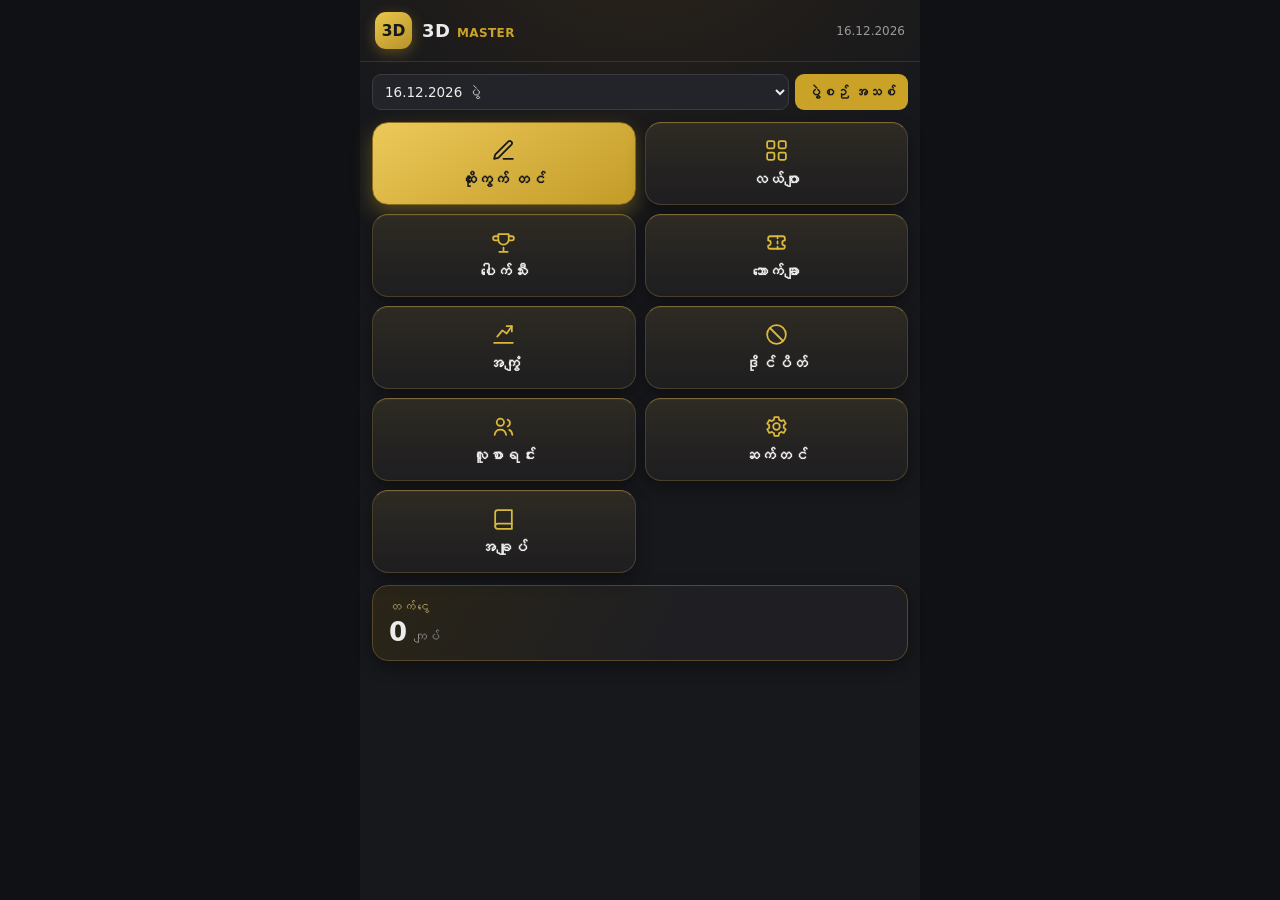
==== index.html @ d17b39a8 "Master v72: keyboard update — wider 0 and 000 keys, version label" ====
<!DOCTYPE html>
<html lang="my">
<head>
<meta charset="utf-8">
<meta name="viewport" content="width=device-width, initial-scale=1">
<title>3D Master</title>
<link rel="manifest" href="manifest.json">
<meta name="theme-color" content="#c9a227">
<link rel="icon" type="image/png" sizes="192x192" href="icon-192.png">
<link rel="icon" type="image/png" sizes="512x512" href="icon-512.png">
<link rel="apple-touch-icon" href="icon-192.png">
<meta name="mobile-web-app-capable" content="yes">
<meta name="apple-mobile-web-app-capable" content="yes">
<meta name="apple-mobile-web-app-status-bar-style" content="black-translucent">
<link rel="stylesheet" href="style.css?v=30">
</head>
<body>
<div class="app">

  <div class="hdr"><div class="brand"><span class="badge">3D</span><b>3D <span class="g">MASTER</span></b></div><span id="hdrDate"></span></div>



  <!-- ပင်မ -->
  <section class="sec" id="sec-home">
  <div class="sessbar">
    <select id="sessSel"></select>
    <button class="sbtn" id="newSessBtn">ပွဲစဉ် အသစ်</button>
  </div>
    <div class="grid2">
      <div class="tile gold" data-go="entry"><svg viewBox="0 0 24 24"><path d="M12 20h9"/><path d="M16.5 3.5a2.1 2.1 0 0 1 3 3L7 19l-4 1 1-4Z"/></svg>ထိုးကွက် တင်</div>
      <div class="tile" data-go="ledger"><svg viewBox="0 0 24 24"><rect x="3" y="3" width="7" height="7" rx="1.5"/><rect x="14" y="3" width="7" height="7" rx="1.5"/><rect x="3" y="14" width="7" height="7" rx="1.5"/><rect x="14" y="14" width="7" height="7" rx="1.5"/></svg>လယ်ဂျာ</div>
      <div class="tile" data-go="win"><svg viewBox="0 0 24 24"><path d="M8 21h8M12 17v4M7 4h10v5a5 5 0 0 1-10 0Z"/><path d="M7 6H4a2 2 0 0 0 0 4h3M17 6h3a2 2 0 0 1 0 4h-3"/></svg>ပေါက်သီး</div>
      <div class="tile" data-go="voucher"><svg viewBox="0 0 24 24"><path d="M4 8a2 2 0 0 1 2-2h12a2 2 0 0 1 2 2v2a2.5 2.5 0 0 0 0 5v1a2 2 0 0 1-2 2H6a2 2 0 0 1-2-2v-1a2.5 2.5 0 0 0 0-5Z"/><path d="M13 6v2M13 11v2M13 16v2"/></svg>ဘောက်ချာ</div>
      <div class="tile" data-go="over"><svg viewBox="0 0 24 24"><path d="M3 20h18"/><path d="M6 14l5-6 4 3 5-7"/><path d="M15 4h5v5"/></svg>အကျွံ</div>
      <div class="tile" data-go="blocked"><svg viewBox="0 0 24 24"><circle cx="12" cy="12" r="9"/><path d="M6 6l12 12"/></svg>ဒိုင်ပိတ်</div>
      <div class="tile" data-go="people"><svg viewBox="0 0 24 24"><circle cx="9" cy="8" r="3.5"/><path d="M3.5 20c.6-3.2 2.8-5 5.5-5s4.9 1.8 5.5 5"/><path d="M16 5.5a3.5 3.5 0 0 1 0 6.5M17.5 15.3c1.7.7 2.7 2.3 3 4.7"/></svg>လူစာရင်း</div>
      <div class="tile" data-go="settings"><svg viewBox="0 0 24 24"><circle cx="12" cy="12" r="3.2"/><path d="M19 12a7 7 0 0 0-.1-1.2l2-1.6-2-3.4-2.4 1a7 7 0 0 0-2-1.2L14 3h-4l-.5 2.6a7 7 0 0 0-2 1.2l-2.4-1-2 3.4 2 1.6A7 7 0 0 0 5 12c0 .4 0 .8.1 1.2l-2 1.6 2 3.4 2.4-1a7 7 0 0 0 2 1.2L10 21h4l.5-2.6a7 7 0 0 0 2-1.2l2.4 1 2-3.4-2-1.6c.07-.4.1-.8.1-1.2Z"/></svg>ဆက်တင်</div>
      <div class="tile" data-go="daily"><svg viewBox="0 0 24 24"><path d="M4 19.5A2.5 2.5 0 0 1 6.5 17H20V4H6.5A2.5 2.5 0 0 0 4 6.5Z"/><path d="M4 19.5A2.5 2.5 0 0 0 6.5 22H20v-5"/></svg>အချုပ်</div>
    </div>
    <div class="total"><div class="tlab">တက်ငွေ</div><div class="tamt"><b id="homeTotal">0</b><span>ကျပ်</span></div></div>
  </section>

  <!-- ထိုးကွက် တင် -->
  <section class="sec" id="sec-entry">
    <div class="backrow ehead"><span class="back" data-go="home">&larr;</span><select class="inp" id="entryPerson"></select><button class="kbt" id="kbToggle" type="button">⌨</button></div>
    <textarea class="ta board" id="board" inputmode="none" placeholder="123@500"></textarea>
    <div class="boardbar"><span>Last: <b id="lastTotal">0</b></span><span><b id="boardCount">0</b> ကွက် · Total <b id="boardTotal">0</b></span></div>
    <div class="prev" id="preview" style="display:none"></div>
    <div class="bad" id="badbox" style="display:none"></div>
    <div class="btnrow"><button class="btn gray" id="scanBtn">စကန်</button><button class="btn gray" id="overBtn">အကျွံ</button><input type="file" id="scanFile" accept="image/*" style="display:none"><input type="file" id="scanCam" accept="image/*" capture="environment" style="display:none"><button class="btn" id="saveBtn" disabled>သိမ်းမည်</button></div>
    <div id="scanChoice" style="display:none" class="btnrow"><button class="btn gray" id="scanCamBtn">ကင်မရာ</button><button class="btn gray" id="scanPhotoBtn">Photo</button></div>
    <button class="btn" id="exclSaveBtn" style="display:none">ဖယ်ထုတ်ပြီး သိမ်း</button>
    <div class="status" id="entryStatus"></div>
    <style>.krow.scroll{display:flex;gap:6px;margin-bottom:6px}.kscroll{display:flex;gap:6px;overflow-x:auto;flex:1;-webkit-overflow-scrolling:touch}.kscroll .k{flex:0 0 auto;padding:6px 12px;font-size:14px}.krow.scroll>.k.sym{flex:0 0 auto;padding:11px 30px;font-size:19px}.kscroll::-webkit-scrollbar{height:3px}.kscroll::-webkit-scrollbar-thumb{background:#c9a227;border-radius:2px}</style>
    <div class="kb" id="kb" style="display:none">
      <div class="krow scroll">
        <div class="kscroll">
          <div class="k fn" data-t="ထိပ်">ထိပ်</div><div class="k fn" data-t="နောက်">နောက်</div><div class="k fn" data-t="အလယ်">အလယ်</div><div class="k fn" data-t="စီးရီး">စီးရီး</div><div class="k fn" data-t="အခွ">အခွ</div><div class="k fn" data-t="ဒဲ့">ဒဲ့</div><div class="k fn" data-t="ကျန်">ကျန်</div><div class="k fn" data-t="ရှေ့ပူး">ရှေ့ပူး</div><div class="k fn" data-t="နောက်ပူး">နောက်ပူး</div><div class="k fn" data-t="R">R</div><div class="k fn" data-t="ထွိုင်">ထွိုင်</div><div class="k fn" data-t="ရာပြည့်">ရာပြည့်</div><div class="k fn" data-t="အပါ">အပါ</div><div class="k fn" data-t="ဘရိတ်">ဘရိတ်</div>
        </div>
        <div class="k sym" data-t="⌫">⌫</div>
      </div>
      <div class="krow">
        <div class="k" data-t="7">7</div><div class="k" data-t="8">8</div><div class="k" data-t="9">9</div>
        <div class="k sym" data-t="=">=</div>
      </div>
      <div class="krow">
        <div class="k" data-t="4">4</div><div class="k" data-t="5">5</div><div class="k" data-t="6">6</div>
        <div class="k sym" data-t=".">.</div>
      </div>
      <div class="krow">
        <div class="k" data-t="1">1</div><div class="k" data-t="2">2</div><div class="k" data-t="3">3</div>
        <div class="k sym" data-t="/">/</div>
      </div>
      <div class="krow">
        <div class="k" data-t="0" style="flex:1.5">0</div><div class="k" data-t="000" style="flex:1.5">000</div>
        <div class="k wide" data-t=" ">space</div>
        <div class="k sym" data-t="⏎">⏎</div>
      </div>
    </div>
  </section>

  <!-- လယ်ဂျာ -->
  <section class="sec" id="sec-ledger">
    <div class="backrow"><span class="back" data-go="home">&larr;</span><h2>လယ်ဂျာ</h2></div>
    <div class="statrow"><span>All Total <b id="ledTotal">0</b></span><span>အကွက် <b id="ledCount">0</b></span><button class="limitbtn" id="limitBtn">Limit 50,000</button></div>
    <div class="digits" id="digits"></div>
    <div class="ledger" id="ledgerGrid"></div>
  </section>

  <!-- ပေါက်သီး -->
  <section class="sec" id="sec-win">
    <div class="backrow"><span class="back" data-go="home">&larr;</span><h2>ပေါက်သီး</h2></div>
    <input class="inp" id="winInput" inputmode="numeric" maxlength="3" placeholder="000">
    <button class="btn" id="winBtn">သိမ်းမည်</button>
    <div class="status" id="winStatus"></div>
  </section>

  <!-- နေ့ချုပ် -->
  <section class="sec" id="sec-daily">
    <div class="backrow"><span class="back" data-go="home">&larr;</span><h2>အချုပ်</h2></div>
    <div id="dailyBox"></div>
  </section>

  <!-- ဘောက်ချာ -->
  <section class="sec" id="sec-voucher">
    <div class="backrow"><span class="back" data-go="home">&larr;</span><h2>ဘောက်ချာ</h2></div>
    <select class="inp" id="voucherPerson"></select>
    <div id="voucherBox"></div>
  </section>

  <!-- အကျွံ -->
  <section class="sec" id="sec-over">
    <div class="backrow"><span class="back" data-go="home">&larr;</span><h2>အကျွံ</h2></div>
    <div id="overBox"></div>
    <button class="btn" id="overCopyBtn" style="display:none">Copy အကျွံ</button>
    <textarea class="ta" id="overText" readonly style="display:none;margin-top:9px;min-height:80px"></textarea>
    <div class="status" id="overStatus"></div>
  </section>

  <!-- ဒိုင်ပိတ် -->
  <section class="sec" id="sec-blocked">
    <div class="backrow"><span class="back" data-go="home">&larr;</span><h2>ဒိုင်ပိတ် ဂဏန်း</h2></div>
    <div class="frow"><input class="inp" id="blockedInput" placeholder="ဂဏန်း (527, 325 ...)"><button class="sbtn" id="blockedAdd">ထည့်</button></div>
    <div class="status" id="blockedStatus"></div>
    <div id="blockedList"></div>
    <div class="bhint">ဒီ ပွဲစဉ် အတွက် ပဲ — ဂဏန်း ကို နှိပ် ရင် ပြန် ဖြုတ် မယ်</div>
  </section>

  <!-- လူစာရင်း -->
  <section class="sec" id="sec-people">
    <div class="backrow"><span class="back" data-go="home">&larr;</span><h2>လူစာရင်း</h2></div>
    <input class="inp" id="pName" placeholder="အမည်">
    <select class="inp" id="pRole"><option value="bettor">ထိုးသား</option><option value="akan">အကန်ဒိုင်</option></select>
    <div class="frow">
      <input class="inp" id="pPayout" type="text" inputmode="numeric" placeholder="အဆ-တွဒ် (550-10)">
      <input class="inp" id="pComm" type="number" inputmode="numeric" placeholder="ကော်% (25/15/10)">
    </div>
    <input class="inp" id="pClosed" type="number" inputmode="numeric" placeholder="ပိတ်ဂဏန်း limit တကွက် (ဗလာ = limit မရှိ)">
    <button class="btn" id="addPersonBtn">ထည့်မည်</button>
    <div class="status" id="peopleStatus"></div>
    <div id="peopleList" style="margin-top:10px"></div>
  </section>

  <!-- ဆက်တင် -->
  <section class="sec" id="sec-settings">
    <div class="backrow"><span class="back" data-go="home">&larr;</span><h2>ဆက်တင်</h2></div>
    <div class="setrow"><span>App Version</span><b>v72</b></div>
    <div class="setrow"><span>ပွဲစဉ်</span><button class="danger" id="closeToggle">ပွဲစဉ် ပိတ်မည်</button></div>
    <div class="setrow"><span>Server Sync</span><button class="sbtn" id="syncNowBtn">Sync</button></div>
    <input class="inp" id="serverEmail" type="email" autocomplete="off" placeholder="Server email">
    <input class="inp" id="serverPass" type="password" autocomplete="off" placeholder="Server password">
    <div class="frow"><button class="btn" id="serverLoginBtn">Server Login</button><button class="btn gray" id="serverLogoutBtn">Logout</button></div>
    <div class="status" id="syncStatus"></div>
    <div id="buyerSec" style="display:none">
      <div class="setrow"><span>Buyer အသစ်</span></div>
      <input class="inp" id="buyerEmail" type="email" autocomplete="off" placeholder="Buyer email">
      <input class="inp" id="buyerShop" autocomplete="off" placeholder="ဆိုင်နာမည်">
      <div class="frow"><button class="btn" id="buyerCreateBtn">Buyer အသစ် ဖန်တီး</button></div>
      <div id="buyerResult" style="display:none"></div>
      <div class="status" id="buyerStatus"></div>
      <div class="setrow"><span>Buyer စာရင်း</span><button class="sbtn" id="buyerRefreshBtn">Refresh</button></div>
      <div id="buyerList"></div>
    </div>
    <div id="myAgentsSec" style="display:none">
      <div class="setrow"><span>ကိုယ့် Agent များ</span><button class="sbtn" id="myAgentRefreshBtn">Refresh</button></div>
      <input class="inp" id="myAgentName" autocomplete="off" placeholder="Agent နာမည် (မထည့်ရင် Agent N)">
      <div class="frow"><button class="btn" id="myAgentCreateBtn">Agent အသစ် ဖန်တီး</button></div>
      <div id="myAgentResult" style="display:none"></div>
      <div class="status" id="myAgentStatus"></div>
      <div id="myAgentList"></div>
    </div>
    <div class="setrow"><span>App Reset</span><button class="danger" id="resetBtn">အကုန် ရှင်း</button></div>
  </section>

</div>

<!-- Limit dialog -->
<div class="modal hidden" id="limitModal">
  <div class="mbox">
    <h3>Limit</h3>
    <input class="inp" id="limitInput" type="number" inputmode="numeric" style="margin-bottom:0">
    <div class="mrow">
      <button class="sbtn gray" id="limitCancel" style="flex:1">မလုပ်</button>
      <button class="sbtn" id="limitSave" style="flex:1">သိမ်းမည်</button>
    </div>
  </div>
</div>

<div id="personMenu" class="sheet" style="display:none">
  <div class="sheetCard">
    <div class="sheetTitle" id="pmTitle"></div>
    <div id="pmView">
      <button class="btn" id="pmEditBtn">ပြင်မည်</button>
      <button class="btn danger" id="pmDelBtn">ဖျက်မည်</button>
      <button class="btn gray" id="pmCloseBtn">ပိတ်မည်</button>
    </div>
    <div id="pmEdit" style="display:none">
      <input id="pmName" class="sheetInput" autocomplete="off" placeholder="အမည်">
      <select id="pmRole" class="sheetInput"><option value="bettor">ထိုးသား</option><option value="akan">အကန်ဒိုင်</option><option value="agent">Agent</option></select>
      <input id="pmPayout" class="sheetInput" inputmode="numeric" autocomplete="off" placeholder="အဆ-တွဒ် (550-10)">
      <input id="pmComm" class="sheetInput" inputmode="numeric" autocomplete="off" placeholder="ကော်%">
      <input id="pmClosed" class="sheetInput" inputmode="numeric" autocomplete="off" placeholder="ပိတ်ဂဏန်း limit (ဗလာ = မရှိ)">
      <div class="status" id="pmHint"></div>
      <button class="btn" id="pmSaveBtn">သိမ်းမည်</button>
      <button class="btn gray" id="pmBackBtn">မသိမ်းတော့</button>
    </div>
  </div>
</div>

<div id="lineMenu" class="sheet" style="display:none">
  <div class="sheetCard">
    <div class="sheetTitle" id="lmTitle"></div>
    <div id="lmView">
      <button class="btn" id="lmEditBtn">ပြင်မည်</button>
      <button class="btn danger" id="lmDelBtn">ဖျက်မည်</button>
      <button class="btn gray" id="lmCloseBtn">ပိတ်မည်</button>
    </div>
    <div id="lmEdit" style="display:none">
      <input id="lmInput" class="sheetInput" autocomplete="off">
      <div class="status" id="lmHint"></div>
      <button class="btn" id="lmSaveBtn">သိမ်းမည်</button>
      <button class="btn gray" id="lmBackBtn">မသိမ်းတော့</button>
    </div>
  </div>
</div>

<!-- All static elements must stay ABOVE these scripts: app.js wires buttons at load time, so anything below never gets listeners (lineMenu buttons were dead, Oct 25). -->
<script src="parser3d.js?v=31"></script>
<script src="sync3d.js?v=5"></script>
<script src="app.js?v=57"></script>
</body>
</html>
---- style.css ----
:root { color-scheme: dark; }
* { box-sizing: border-box; margin: 0; font-family: "Segoe UI", system-ui, sans-serif; }
body { background: #101114; color: #ececec; }
.app { max-width: 560px; margin: 0 auto; background: radial-gradient(120% 45% at 50% -5%, #292219 0%, #17181c 55%); min-height: 100vh; }

/* header */
.hdr { padding: 12px 15px; border-bottom: 1px solid #3a3325; display: flex; justify-content: space-between; align-items: center; }
.hdr .brand { display: flex; align-items: center; gap: 10px; }
.hdr .badge { width: 37px; height: 37px; border-radius: 11px; background: linear-gradient(145deg, #e8c84a, #b8912a); color: #17181c; font-weight: 900; font-size: 15.5px; display: flex; align-items: center; justify-content: center; box-shadow: 0 4px 14px rgba(201,162,39,.35); }
.hdr b { font-size: 18px; letter-spacing: .4px; }
.hdr .g { color: #c9a227; }
.hdr span { font-size: 12px; color: #9a9a9a; }
.sessbar { display: flex; gap: 6px; margin-bottom: 12px; }
.sessbar select, .sessbar input[type="date"] { flex: 1; min-width: 0; padding: 8px; border: 1px solid #3a3b41; border-radius: 9px; font-size: 13.5px; background: #232429; color: #ececec; }
.sbtn { background: #c9a227; color: #17181c; border: none; border-radius: 9px; padding: 8px 12px; font-size: 13.5px; font-weight: 700; cursor: pointer; white-space: nowrap; }
.sbtn.gray { background: #232429; color: #ececec; border: 1px solid #3a3b41; }

/* sections */
.sec { display: none; padding: 12px; }
.sec.on { display: block; }
.backrow { display: flex; align-items: center; gap: 8px; margin-bottom: 10px; }
.backrow .back { color: #c9a227; font-size: 21px; font-weight: 700; cursor: pointer; line-height: 1; }
.backrow h2 { font-size: 16px; }

/* home */
.grid2 { display: grid; grid-template-columns: 1fr 1fr; gap: 9px; }
.tile { background: linear-gradient(180deg, #2e2b23, #1e1d20); border: 1px solid #49402c; border-top-color: #7d683a; border-radius: 16px; padding: 15px 12px; text-align: center; font-size: 15.5px; font-weight: 600; cursor: pointer; display: flex; flex-direction: column; align-items: center; justify-content: center; gap: 8px; box-shadow: 0 6px 16px rgba(0,0,0,.35), inset 0 1px 0 rgba(255,255,255,.04); }
.tile svg { width: 25px; height: 25px; stroke: #d9b83c; fill: none; stroke-width: 1.7; stroke-linecap: round; stroke-linejoin: round; }
.tile.gold { background: linear-gradient(150deg, #ecc95a, #c39b27); border-color: #8a6d1d; color: #17181c; box-shadow: 0 8px 20px rgba(201,162,39,.35); }
.tile.gold svg { stroke: #17181c; }
.total { margin-top: 12px; background: linear-gradient(120deg, #2a2517, #1e1e23 60%); border: 1px solid #57492a; border-radius: 16px; padding: 13px 16px; display: flex; flex-direction: column; gap: 3px; box-shadow: 0 6px 16px rgba(0,0,0,.35); }
.total .tlab { font-size: 12.5px; color: #cbb26a; letter-spacing: 1.2px; }
.total .tamt { display: flex; align-items: baseline; gap: 7px; }
.total .tamt span { font-size: 13px; color: #9a9aa2; }
.total b { font-size: 26px; }

/* ledger */
.statrow { display: flex; justify-content: space-between; align-items: center; gap: 8px; margin-bottom: 8px; font-size: 13.5px; color: #9a9a9a; }
.statrow b { color: #ececec; font-size: 14.5px; }
.limitbtn { background: #232429; border: 1px solid #3a3b41; color: #ececec; border-radius: 999px; padding: 5px 12px; font-size: 13px; cursor: pointer; }
.digits { display: grid; grid-template-columns: repeat(10, 1fr); gap: 4px; margin-bottom: 10px; }
.dig { background: #232429; border: 1px solid #3a3b41; border-radius: 7px; text-align: center; font-size: 14px; font-weight: 700; padding: 6px 0; color: #ececec; cursor: pointer; }
.dig.on { background: #c9a227; border-color: #c9a227; color: #17181c; }
.ledger { display: grid; grid-template-columns: repeat(5, 1fr); gap: 5px; }
.cell { background: #232429; border: 1px solid #3a3b41; border-radius: 9px; padding: 8px 2px 7px; text-align: center; }
.cell .n { font-size: 17px; font-weight: 800; }
.cell .a { font-size: 11px; color: #9a9a9a; margin-top: 2px; }
.cell.hot { border-color: #7a2e2e; background: #2e1d1d; }
.cell.hot .a { color: #e08a8a; }
.cell.win { border-color: #c9a227; background: #33300f; }

/* forms */
select.inp, input.inp { width: 100%; padding: 11px 12px; border: 1px solid #3a3b41; border-radius: 10px; font-size: 14.5px; background: #232429; color: #ececec; margin-bottom: 9px; }
textarea.ta { width: 100%; background: #232429; border: 1px solid #3a3b41; border-radius: 10px; padding: 11px 12px; font-size: 14.5px; line-height: 1.8; min-height: 110px; resize: vertical; color: #ececec; }
.frow { display: flex; gap: 8px; }
.frow > * { flex: 1; min-width: 0; }

/* preview / errors */
.prev { margin-top: 9px; border: 1px solid #3f5a3f; background: #1e2a1e; border-radius: 10px; padding: 10px 12px; font-size: 13.5px; line-height: 1.65; }
.prev .pt { border-top: 1px solid #3f5a3f; margin-top: 6px; padding-top: 6px; font-weight: 700; }
.bad { margin-top: 9px; border: 1px solid #7a3a3a; background: #2e1d1d; border-radius: 10px; padding: 10px 12px; font-size: 13.5px; line-height: 1.65; color: #e08a8a; }
.btn { margin-top: 10px; background: #c9a227; color: #17181c; text-align: center; font-weight: 700; font-size: 15.5px; border-radius: 11px; padding: 12px; border: none; width: 100%; cursor: pointer; }
.btn:disabled { opacity: .45; cursor: default; }
.status { margin-top: 9px; font-size: 13.5px; color: #8fce8f; text-align: center; min-height: 18px; }

/* tables */
table.grid { width: 100%; border-collapse: collapse; background: #232429; font-size: 14px; }
table.grid th, table.grid td { border: 1px solid #3a3b41; padding: 8px 9px; text-align: right; }
table.grid th { background: #2b2c31; font-weight: 700; }
table.grid td:first-child, table.grid th:first-child { text-align: left; }
table.grid tr.tot td { font-weight: 800; background: #2b2c31; }
.neg { color: #e08a8a; }
.pos { color: #7bc47f; font-weight: 700; }
.empty { background: #232429; border: 1px solid #3a3b41; border-radius: 10px; padding: 16px; text-align: center; color: #9a9a9a; font-size: 14px; }

/* vouchers */
.vbatch { background: #232429; border: 1px solid #3a3b41; border-radius: 10px; margin-bottom: 12px; overflow: hidden; }
.vhead { background: #2b2c31; border-bottom: 1px solid #3a3b41; padding: 7px 11px; font-weight: 800; font-size: 13.5px; }
table.vt { width: 100%; border-collapse: collapse; font-size: 14px; }
table.vt td { border: 1px solid #33343a; padding: 7px 9px; text-align: center; width: 33.33%; }
table.vt td.frm { text-align: left; font-weight: 600; }
table.vt tr.vtot td { border-top: 2px dashed #55565e; font-weight: 800; text-align: right; background: #2b2c31; }

/* people */
.prow { display: flex; gap: 6px; align-items: center; background: #232429; border: 1px solid #3a3b41; border-radius: 10px; padding: 9px 11px; margin-bottom: 7px; font-size: 14px; }
.prow .nm { font-weight: 700; flex: 1; }
.prow .del { background: transparent; border: 1px solid #7a3a3a; color: #e08a8a; border-radius: 8px; padding: 5px 10px; cursor: pointer; font-size: 13px; }

/* settings */
.setrow { background: #232429; border: 1px solid #3a3b41; border-radius: 10px; padding: 13px; margin-bottom: 9px; font-size: 14.5px; display: flex; justify-content: space-between; align-items: center; }
.danger { background: #c0392b; color: #fff; border: none; border-radius: 9px; padding: 9px 14px; font-weight: 700; cursor: pointer; font-size: 14px; }

/* modal */
.modal { position: fixed; inset: 0; background: rgba(0, 0, 0, .6); display: flex; align-items: center; justify-content: center; z-index: 20; }
.modal.hidden { display: none; }
.mbox { background: #232429; border: 1px solid #3a3b41; border-radius: 14px; padding: 16px; width: 84%; max-width: 340px; }
.mbox h3 { font-size: 15.5px; margin-bottom: 11px; }
.mrow { display: flex; gap: 8px; margin-top: 4px; }

/* board-first entry */
textarea.ta.board { min-height: 44vh; font-size: 16.5px; line-height: 1.9; }
.prow2 { display: flex; gap: 8px; align-items: stretch; }
.prow2 select { flex: 1; min-width: 0; }
.kbt { border: 1px solid #57492a; background: #232429; color: #e8c84a; border-radius: 10px; padding: 0 15px; font-size: 17px; font-weight: 700; cursor: pointer; }
.kbt.on { background: linear-gradient(150deg, #ecc95a, #c39b27); color: #17181c; }
textarea.ta.board { caret-color: #ffd94a; }
.kb { position: fixed; left: 0; right: 0; bottom: 0; margin: 0 auto; max-width: 560px; background: #101013; border-top: 1px solid #3a3325; padding: 8px 7px 12px; z-index: 15; box-shadow: 0 -8px 24px rgba(0,0,0,.5); }
.krow { display: flex; gap: 6px; margin-bottom: 6px; }
.krow:last-child { margin-bottom: 0; }
.k { flex: 1; background: linear-gradient(180deg, #2b2b32, #222228); border: 1px solid #3d3a30; border-bottom-width: 2px; border-radius: 11px; color: #f2f2f2; font-size: 19px; font-weight: 700; padding: 11px 0; text-align: center; cursor: pointer; user-select: none; -webkit-user-select: none; touch-action: manipulation; }
.k:active { background: #c9a227; color: #17181c; }
.k.fn { background: linear-gradient(180deg, #3a3220, #2a2517); border-color: #57492a; color: #e8c84a; font-size: 15.5px; }
.k.sym { color: #e8c84a; }
.k.wide { flex: 2.2; }
.boardbar { display: flex; justify-content: space-between; padding: 8px 2px 0; font-size: 13.5px; color: #9a9a9a; }
.boardbar b { color: #ececec; }
.btnrow { display: flex; gap: 8px; margin-top: 10px; }
.btnrow .btn { margin-top: 0; flex: 1 1 0; width: auto; padding: 11px 4px; font-size: 15px; white-space: nowrap; }
.btnrow .btn.gray { flex: 1 1 0; }
.btn.gray { background: #232429; color: #ececec; border: 1px solid #3a3b41; flex: 0 0 110px; }
/* voucher line table */
table.vt td.amt { text-align: right; font-weight: 700; width: 34%; }
table.vt tr.vline { cursor: pointer; }
table.vt td.xpand { text-align: left; background: #1d1e23; padding: 8px 9px; }
.xgrid { display: grid; grid-template-columns: repeat(3, 1fr); gap: 4px 10px; font-size: 13px; color: #cfcfcf; }

.tag { border: 1px solid #7a3a3a; color: #e08a8a; border-radius: 6px; padding: 1px 7px; font-size: 12px; font-weight: 700; }
table.grid.akan th { background: #3a2323; }
.akanhead { font-size: 14.5px; font-weight: 700; margin: 14px 0 7px; color: #e08a8a; }

.cell.hed { border-color: #3f5a3f; }
.cell.hed .a { color: #8fce8f; }

/* voucher: no text selection / callout on long-press (Pho Oct 22) */
.vt { -webkit-user-select: none; user-select: none; -webkit-touch-callout: none; }
.vline:active { background: #2c2c31; }
/* line action sheet */
.sheet { position: fixed; inset: 0; background: rgba(0,0,0,.6); z-index: 60;
  display: flex; align-items: flex-end; justify-content: center; }
.sheetCard { background: #1d1d20; width: 100%; max-width: 520px; padding: 16px;
  border-radius: 16px 16px 0 0; border-top: 1px solid #3a3a40; }
.sheetTitle { font-weight: 700; font-size: 17px; margin-bottom: 12px; word-break: break-all; }
.sheetCard .btn { display: block; width: 100%; margin: 8px 0; padding: 13px; font-size: 16px; }
.sheetInput { width: 100%; box-sizing: border-box; padding: 12px; font-size: 17px;
  border-radius: 10px; border: 1px solid #3a3a40; background: #141416; color: #f2e7c9; margin-bottom: 8px; }

.bchips { display: flex; flex-wrap: wrap; gap: 8px; margin-top: 10px; }
.bchip { background: #232429; border: 1px solid #3a3b41; color: #ececec; border-radius: 9px; padding: 8px 12px; font-size: 15px; font-weight: 700; cursor: pointer; }
.bhint { margin-top: 10px; font-size: 12.5px; color: #9a9aa2; }

.prow { -webkit-touch-callout: none; -webkit-user-select: none; user-select: none; cursor: pointer; }

/* Entry head: title + person select + keyboard toggle in ONE row (Pho Oct 24) */
.backrow.ehead select { flex: 1; min-width: 0; }
.backrow.ehead h2 { white-space: nowrap; }
.backrow.ehead .kbt { align-self: stretch; }

/* Win/tote ledger highlights (Pho Oct 24): winner RED, tote set YELLOW */
.cell.tote { border-color: #c9a227; background: #33300f; }
.cell.tote .n { color: #ffd94a; }
.cell.win { border-color: #e04848; background: #3a1414; }
.cell.win .n { color: #ff8f8f; }

/* Voucher win/tote marks (Pho Oct 24): spot hits at a glance */
table.vt tr.vwin td { background: #331111; }
table.vt tr.vwin td.frm { color: #ff9a9a; }
table.vt tr.vtote td { background: #2e2a0d; }
table.vt tr.vtote td.frm { color: #ffd94a; }
.xgrid span.w { background: #3a1414; border-color: #e04848; color: #ff8f8f; }
.xgrid span.t { background: #33300f; border-color: #c9a227; color: #ffd94a; }
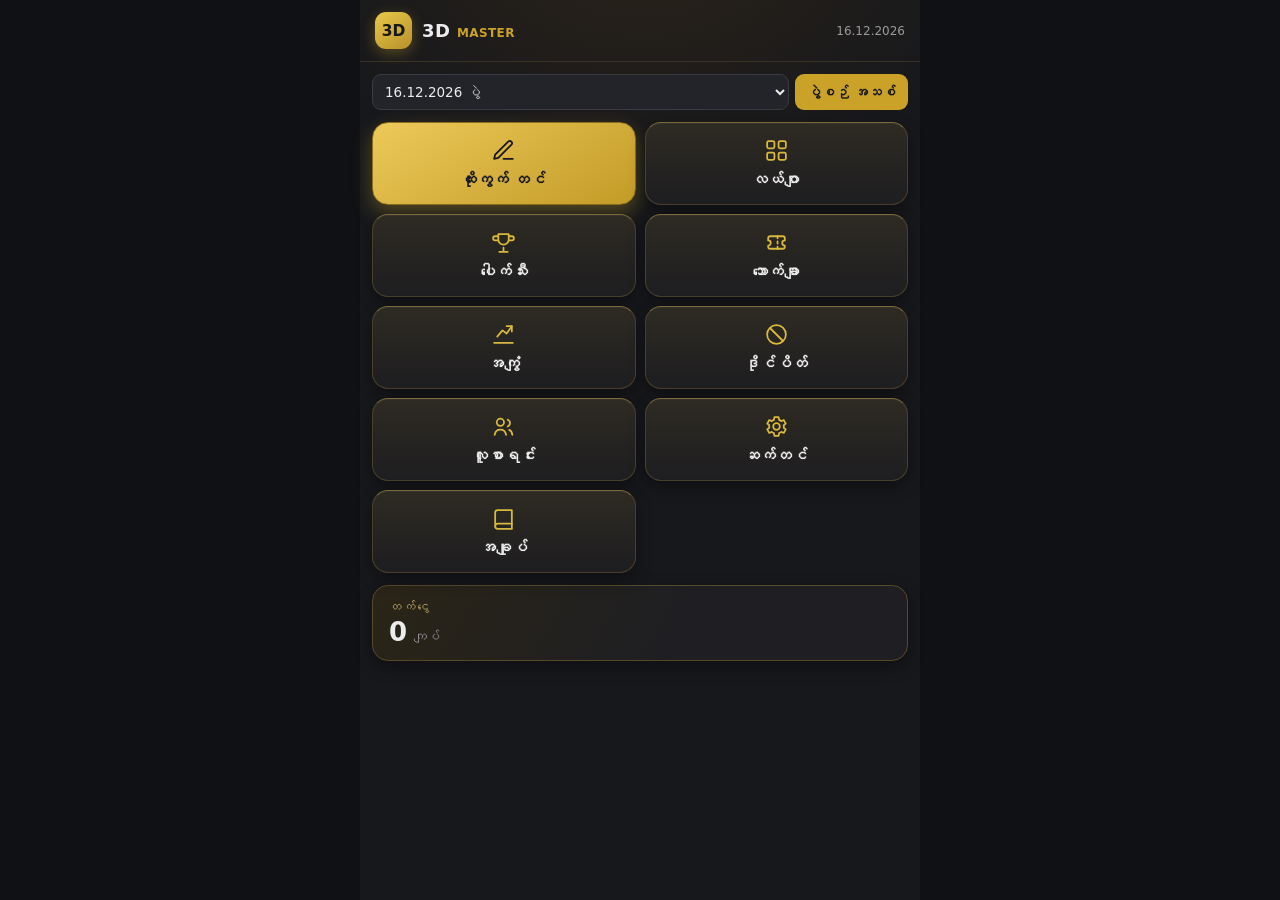
==== commit 9a0f72fb: "Master v73: bump pins/labels" ====
--- a/index.html
+++ b/index.html
@@ -145,7 +145,7 @@
   <!-- ဆက်တင် -->
   <section class="sec" id="sec-settings">
     <div class="backrow"><span class="back" data-go="home">&larr;</span><h2>ဆက်တင်</h2></div>
-    <div class="setrow"><span>App Version</span><b>v72</b></div>
+    <div class="setrow"><span>App Version</span><b>v73</b></div>
     <div class="setrow"><span>ပွဲစဉ်</span><button class="danger" id="closeToggle">ပွဲစဉ် ပိတ်မည်</button></div>
     <div class="setrow"><span>Server Sync</span><button class="sbtn" id="syncNowBtn">Sync</button></div>
     <input class="inp" id="serverEmail" type="email" autocomplete="off" placeholder="Server email">
@@ -227,7 +227,7 @@
 
 <!-- All static elements must stay ABOVE these scripts: app.js wires buttons at load time, so anything below never gets listeners (lineMenu buttons were dead, Oct 25). -->
 <script src="parser3d.js?v=31"></script>
-<script src="sync3d.js?v=5"></script>
-<script src="app.js?v=57"></script>
+<script src="sync3d.js?v=6"></script>
+<script src="app.js?v=58"></script>
 </body>
 </html>
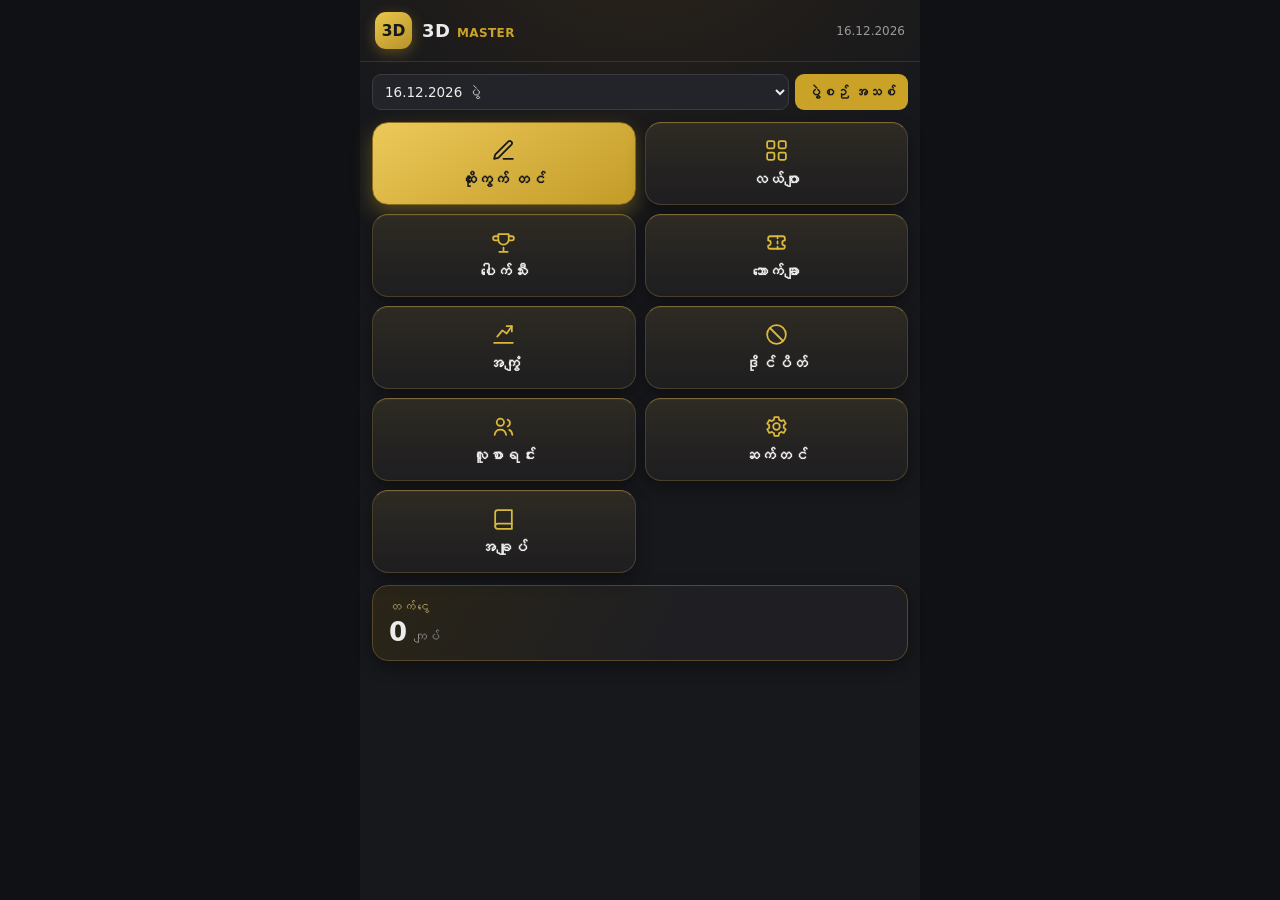
==== commit b4276711: "Master v74: bump pins/labels" ====
--- a/index.html
+++ b/index.html
@@ -145,7 +145,7 @@
   <!-- ဆက်တင် -->
   <section class="sec" id="sec-settings">
     <div class="backrow"><span class="back" data-go="home">&larr;</span><h2>ဆက်တင်</h2></div>
-    <div class="setrow"><span>App Version</span><b>v73</b></div>
+    <div class="setrow"><span>App Version</span><b>v74</b></div>
     <div class="setrow"><span>ပွဲစဉ်</span><button class="danger" id="closeToggle">ပွဲစဉ် ပိတ်မည်</button></div>
     <div class="setrow"><span>Server Sync</span><button class="sbtn" id="syncNowBtn">Sync</button></div>
     <input class="inp" id="serverEmail" type="email" autocomplete="off" placeholder="Server email">
@@ -227,7 +227,7 @@
 
 <!-- All static elements must stay ABOVE these scripts: app.js wires buttons at load time, so anything below never gets listeners (lineMenu buttons were dead, Oct 25). -->
 <script src="parser3d.js?v=31"></script>
-<script src="sync3d.js?v=6"></script>
+<script src="sync3d.js?v=7"></script>
 <script src="app.js?v=58"></script>
 </body>
 </html>
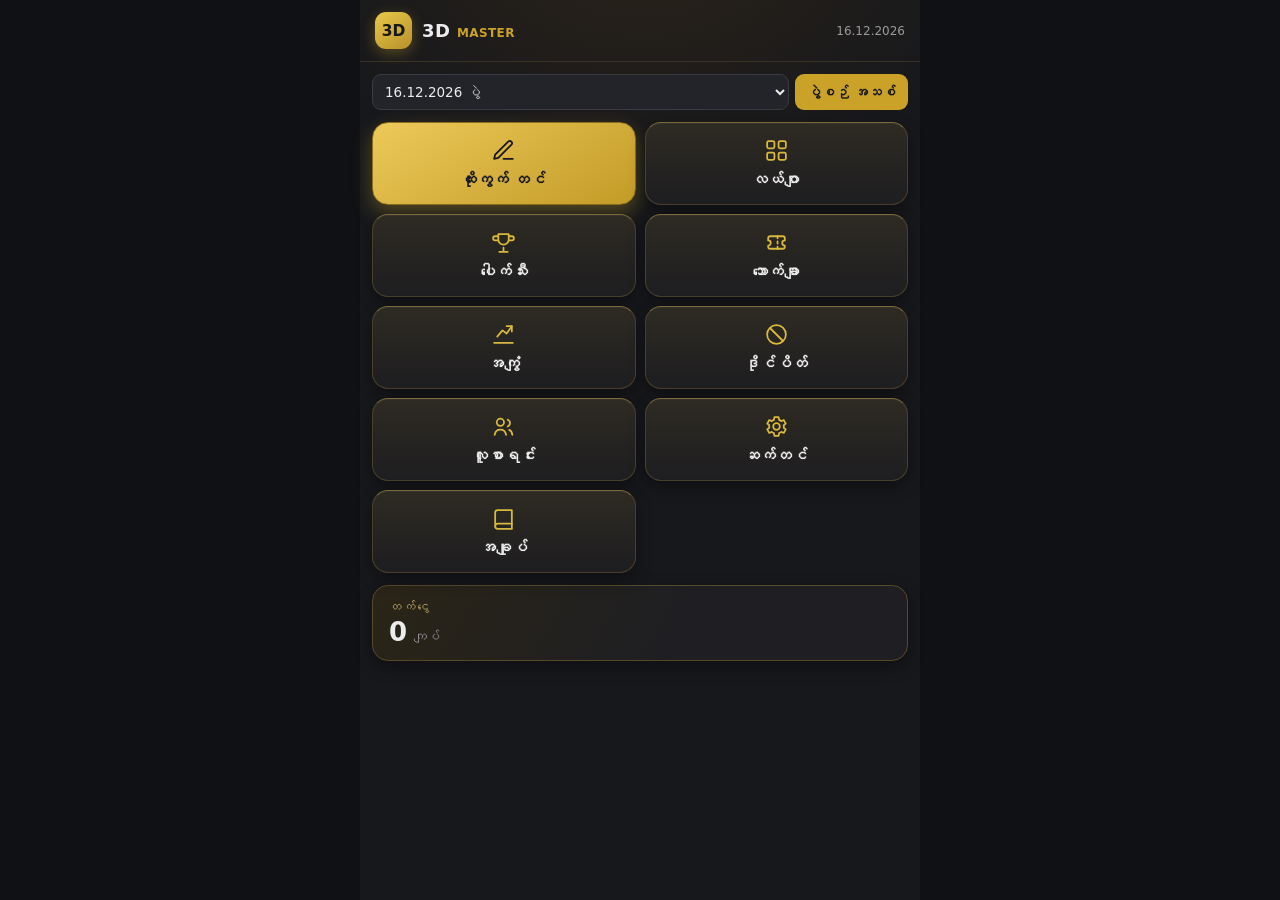
==== commit 150fa6fb: "3D parser v31 + Offline v2.10 — red-lines fix, inline new-person (Master v78, Agent v39)" ====
--- a/index.html
+++ b/index.html
@@ -136,7 +136,10 @@
       <input class="inp" id="pPayout" type="text" inputmode="numeric" placeholder="အဆ-တွဒ် (550-10)">
       <input class="inp" id="pComm" type="number" inputmode="numeric" placeholder="ကော်% (25/15/10)">
     </div>
-    <input class="inp" id="pClosed" type="number" inputmode="numeric" placeholder="ပိတ်ဂဏန်း limit တကွက် (ဗလာ = limit မရှိ)">
+    <div class="frow">
+      <input class="inp" id="pLimit" type="number" inputmode="numeric" placeholder="Limit စုစုပေါင်း (ဗလာ = မရှိ)">
+      <input class="inp" id="pClosed" type="number" inputmode="numeric" placeholder="ပိတ်ဂဏန်း limit တကွက် (ဗလာ = limit မရှိ)">
+    </div>
     <button class="btn" id="addPersonBtn">ထည့်မည်</button>
     <div class="status" id="peopleStatus"></div>
     <div id="peopleList" style="margin-top:10px"></div>
@@ -145,7 +148,7 @@
   <!-- ဆက်တင် -->
   <section class="sec" id="sec-settings">
     <div class="backrow"><span class="back" data-go="home">&larr;</span><h2>ဆက်တင်</h2></div>
-    <div class="setrow"><span>App Version</span><b>v74</b></div>
+    <div class="setrow"><span>App Version</span><b>v78</b></div>
     <div class="setrow"><span>ပွဲစဉ်</span><button class="danger" id="closeToggle">ပွဲစဉ် ပိတ်မည်</button></div>
     <div class="setrow"><span>Server Sync</span><button class="sbtn" id="syncNowBtn">Sync</button></div>
     <input class="inp" id="serverEmail" type="email" autocomplete="off" placeholder="Server email">
@@ -200,7 +203,10 @@
       <select id="pmRole" class="sheetInput"><option value="bettor">ထိုးသား</option><option value="akan">အကန်ဒိုင်</option><option value="agent">Agent</option></select>
       <input id="pmPayout" class="sheetInput" inputmode="numeric" autocomplete="off" placeholder="အဆ-တွဒ် (550-10)">
       <input id="pmComm" class="sheetInput" inputmode="numeric" autocomplete="off" placeholder="ကော်%">
-      <input id="pmClosed" class="sheetInput" inputmode="numeric" autocomplete="off" placeholder="ပိတ်ဂဏန်း limit (ဗလာ = မရှိ)">
+      <div class="frow">
+        <input id="pmLimit" class="sheetInput" inputmode="numeric" autocomplete="off" placeholder="Limit စုစုပေါင်း (ဗလာ = မရှိ)">
+        <input id="pmClosed" class="sheetInput" inputmode="numeric" autocomplete="off" placeholder="ပိတ်ဂဏန်း limit (ဗလာ = မရှိ)">
+      </div>
       <div class="status" id="pmHint"></div>
       <button class="btn" id="pmSaveBtn">သိမ်းမည်</button>
       <button class="btn gray" id="pmBackBtn">မသိမ်းတော့</button>
@@ -226,8 +232,8 @@
 </div>
 
 <!-- All static elements must stay ABOVE these scripts: app.js wires buttons at load time, so anything below never gets listeners (lineMenu buttons were dead, Oct 25). -->
-<script src="parser3d.js?v=31"></script>
-<script src="sync3d.js?v=7"></script>
-<script src="app.js?v=58"></script>
+<script src="parser3d.js?v=32"></script>
+<script src="sync3d.js?v=10"></script>
+<script src="app.js?v=61"></script>
 </body>
 </html>
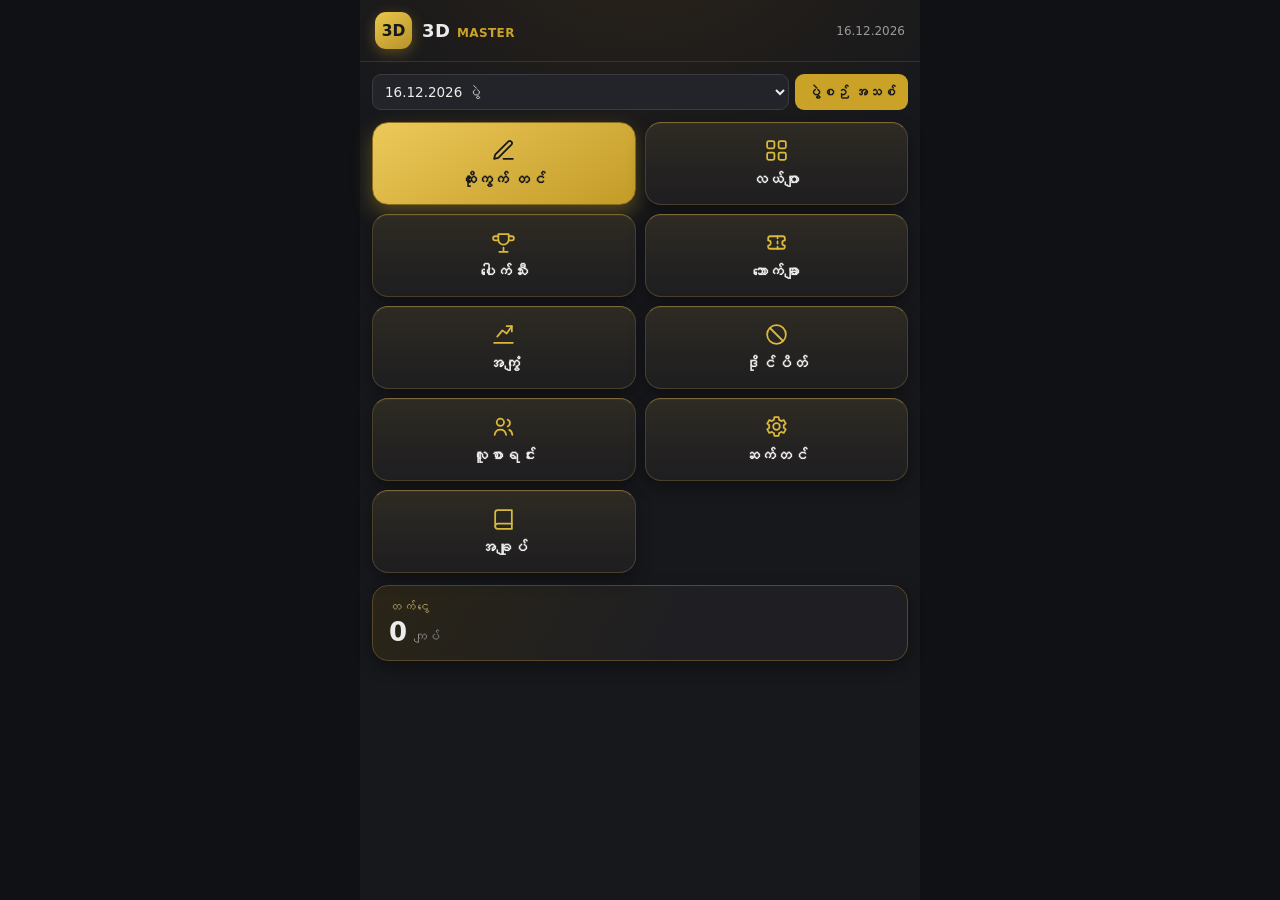
==== commit 93c8fbf3: "3D parser v32: separator before reverse + amount tail after separator (Master v79, Agent v40, Offlin" ====
--- a/index.html
+++ b/index.html
@@ -148,7 +148,7 @@
   <!-- ဆက်တင် -->
   <section class="sec" id="sec-settings">
     <div class="backrow"><span class="back" data-go="home">&larr;</span><h2>ဆက်တင်</h2></div>
-    <div class="setrow"><span>App Version</span><b>v78</b></div>
+    <div class="setrow"><span>App Version</span><b>v79</b></div>
     <div class="setrow"><span>ပွဲစဉ်</span><button class="danger" id="closeToggle">ပွဲစဉ် ပိတ်မည်</button></div>
     <div class="setrow"><span>Server Sync</span><button class="sbtn" id="syncNowBtn">Sync</button></div>
     <input class="inp" id="serverEmail" type="email" autocomplete="off" placeholder="Server email">
@@ -232,7 +232,7 @@
 </div>
 
 <!-- All static elements must stay ABOVE these scripts: app.js wires buttons at load time, so anything below never gets listeners (lineMenu buttons were dead, Oct 25). -->
-<script src="parser3d.js?v=32"></script>
+<script src="parser3d.js?v=33"></script>
 <script src="sync3d.js?v=10"></script>
 <script src="app.js?v=61"></script>
 </body>
